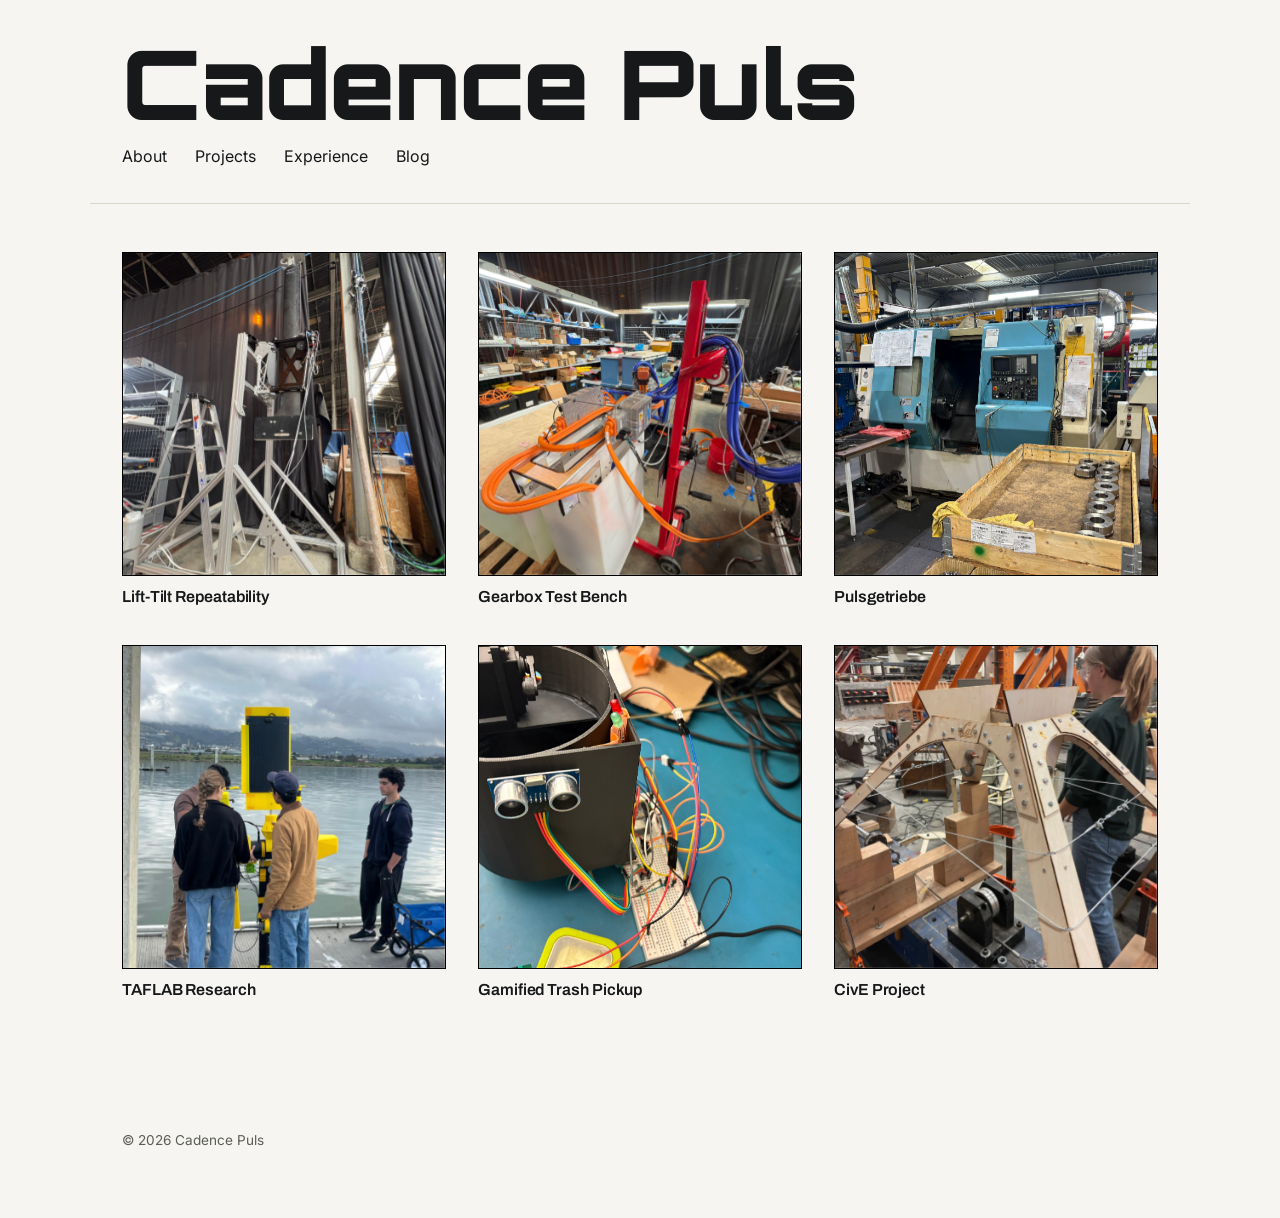
==== index.html @ f070e71d "Update project images in index.html" ====
<!DOCTYPE html>
<html lang="en">
<head>
<meta charset="UTF-8">
<meta name="viewport" content="width=device-width, initial-scale=1.0">
<title>CADENCE PULS</title>
<link rel="preconnect" href="https://fonts.googleapis.com">
<link rel="preconnect" href="https://fonts.gstatic.com" crossorigin>
<link href="https://fonts.googleapis.com/css2?family=Orbitron:wght@500;700;900&family=Archivo:wght@600;700&family=Inter:wght@400;500&display=swap" rel="stylesheet">
<link rel="stylesheet" href="style.css">
</head>
<body>

  <header class="site-header">
    </nav>
    <h1 class="name">Cadence Puls</h1>
    <nav class="site-nav">
      <a href="#about">About</a>
      <a href="#projects">Projects</a>
      <a href="#experience">Experience</a>
      <a href="#blog">Blog</a>
  </header>

  <main>
    <section id="projects" class="project-grid">

      <a class="project-card" href="lift-tilt.html">
        <div class="project-photo"><img src="lift-tilt.jpg" alt="Lift-Tilt Repeatability"></div>
        <h2 class="project-title">Lift-Tilt Repeatability</h2>
      </a>

      <a class="project-card" href="gearbox.html">
        <div class="project-photo"><img src="gearbox.jpg" alt="Gearbox Test Bench"></div>
        <h2 class="project-title">Gearbox Test Bench</h2>
      </a>

      <a class="project-card" href="pulsgetriebe.html">
        <div class="project-photo"><img src="pulsgetriebe.jpg" alt="Pulsgetriebe"></div>
        <h2 class="project-title">Pulsgetriebe</h2>
      </a>

      <a class="project-card" href="URAP.html">
        <div class="project-photo"><img src="URAP.jpg" alt="TAFLAB"></div>
        <h2 class="project-title">TAFLAB Research</h2>
      </a>

      <a class="project-card" href="trash-pickup.html">
        <div class="project-photo"><img src="trash-pickup.jpg" alt="Gamified Trash Pickup"></div>
        <h2 class="project-title">Gamified Trash Pickup</h2>
      </a>

      <a class="project-card" href="cive.html">
        <div class="project-photo"><img src="CIVENG.jpg" alt="CIVE Project"></div>
        <h2 class="project-title">CivE Project</h2>
      </a>

    </section>
  </main>

  <footer class="site-footer">
    <p>&copy; 2026 Cadence Puls</p>
  </footer>

</body>
</html>
---- style.css ----
:root {
  --paper: #F6F5F1;
  --ink: #17181A;
  --line: #000000;
  --muted: #5B5D57;
}

* {
  box-sizing: border-box;
}

body {
  margin: 0;
  background: var(--paper);
  color: var(--ink);
  font-family: 'Inter', sans-serif;
  -webkit-font-smoothing: antialiased;
}

/* ---------- Header ---------- */

.site-header {
  max-width: 1100px;
  margin: 0 auto;
  padding: 40px 32px 32px;
  display: flex;
  flex-direction: column;
  gap: 20px;
  border-bottom: 1px solid #D9D6CC;
}

.name {
  font-family: 'Orbitron', sans-serif;
  font-weight: 900;
  font-size: clamp(3rem, 8vw, 6rem);
  line-height: 0.9;
  letter-spacing: -0.005em;
  margin: 0;
}

.site-nav {
  display: flex;
  gap: 28px;
  font-size: 1rem;
}

.site-nav a {
  color: var(--ink);
  text-decoration: none;
  padding-bottom: 4px;
  border-bottom: 1px solid transparent;
  transition: border-color 0.15s ease;
}

.site-nav a:hover,
.site-nav a:focus-visible {
  border-bottom-color: var(--ink);
}

.nav-blog {
  border: 1px solid var(--ink);
  border-radius: 999px;
  padding: 6px 16px;
}

.nav-blog:hover,
.nav-blog:focus-visible {
  background: var(--ink);
  color: var(--paper);
  border-bottom-color: var(--ink);
}

/* ---------- Project grid ---------- */

.project-grid {
  max-width: 1100px;
  margin: 0 auto;
  padding: 48px 32px 96px;
  display: grid;
  grid-template-columns: repeat(3, 1fr);
  gap: 40px 32px;
}

.project-card {
  display: flex;
  flex-direction: column;
  gap: 12px;
  color: inherit;
  text-decoration: none;
}

.project-card:hover .project-photo {
  opacity: 0.85;
}

.project-photo {
  aspect-ratio: 1 / 1;
  border: 1.5px solid var(--line);
  overflow: hidden;
  background: #EAE8E1;
}

.project-photo img {
  width: 100%;
  height: 100%;
  object-fit: cover;
  display: block;
  image-rendering: -webkit-optimize-contrast;
  backface-visibility: hidden;
  transform: translateZ(0);
}

.project-title {
  font-family: 'Archivo', sans-serif;
  font-weight: 600;
  font-size: 1rem;
  margin: 0;
  letter-spacing: -0.005em;
}

/* ---------- Project detail page ---------- */

.project-header {
  flex-direction: row;
  align-items: center;
  justify-content: space-between;
  padding: 32px;
}

.back-link {
  color: var(--ink);
  text-decoration: none;
  font-size: 0.95rem;
  border-bottom: 1px solid transparent;
}

.back-link:hover {
  border-bottom-color: var(--ink);
}

.project-detail {
  max-width: 900px;
  margin: 0 auto;
  padding: 48px 32px 96px;
}

.project-detail-title {
  font-family: 'Archivo', sans-serif;
  font-weight: 800;
  font-size: clamp(2rem, 5vw, 3rem);
  letter-spacing: -0.01em;
  margin: 0 0 8px;
}

.project-detail-meta {
  color: var(--muted);
  font-size: 0.95rem;
  margin: 0 0 32px;
}

.project-detail-photo {
  border: 1.5px solid var(--line);
  margin-bottom: 32px;
}

.project-detail-photo img {
  width: 100%;
  display: block;
}

.project-detail-body {
  font-size: 1.05rem;
  line-height: 1.6;
}

.project-detail-body p {
  margin: 0 0 20px;
}

/* ---------- Footer ---------- */

.site-footer {
  max-width: 1100px;
  margin: 0 auto;
  padding: 24px 32px 56px;
  color: var(--muted);
  font-size: 0.85rem;
}

/* ---------- Responsive ---------- */

@media (max-width: 720px) {
  .project-grid {
    grid-template-columns: repeat(2, 1fr);
  }
}

@media (max-width: 460px) {
  .project-grid {
    grid-template-columns: 1fr;
  }

  .site-header {
    flex-direction: column;
    align-items: flex-start;
  }
}
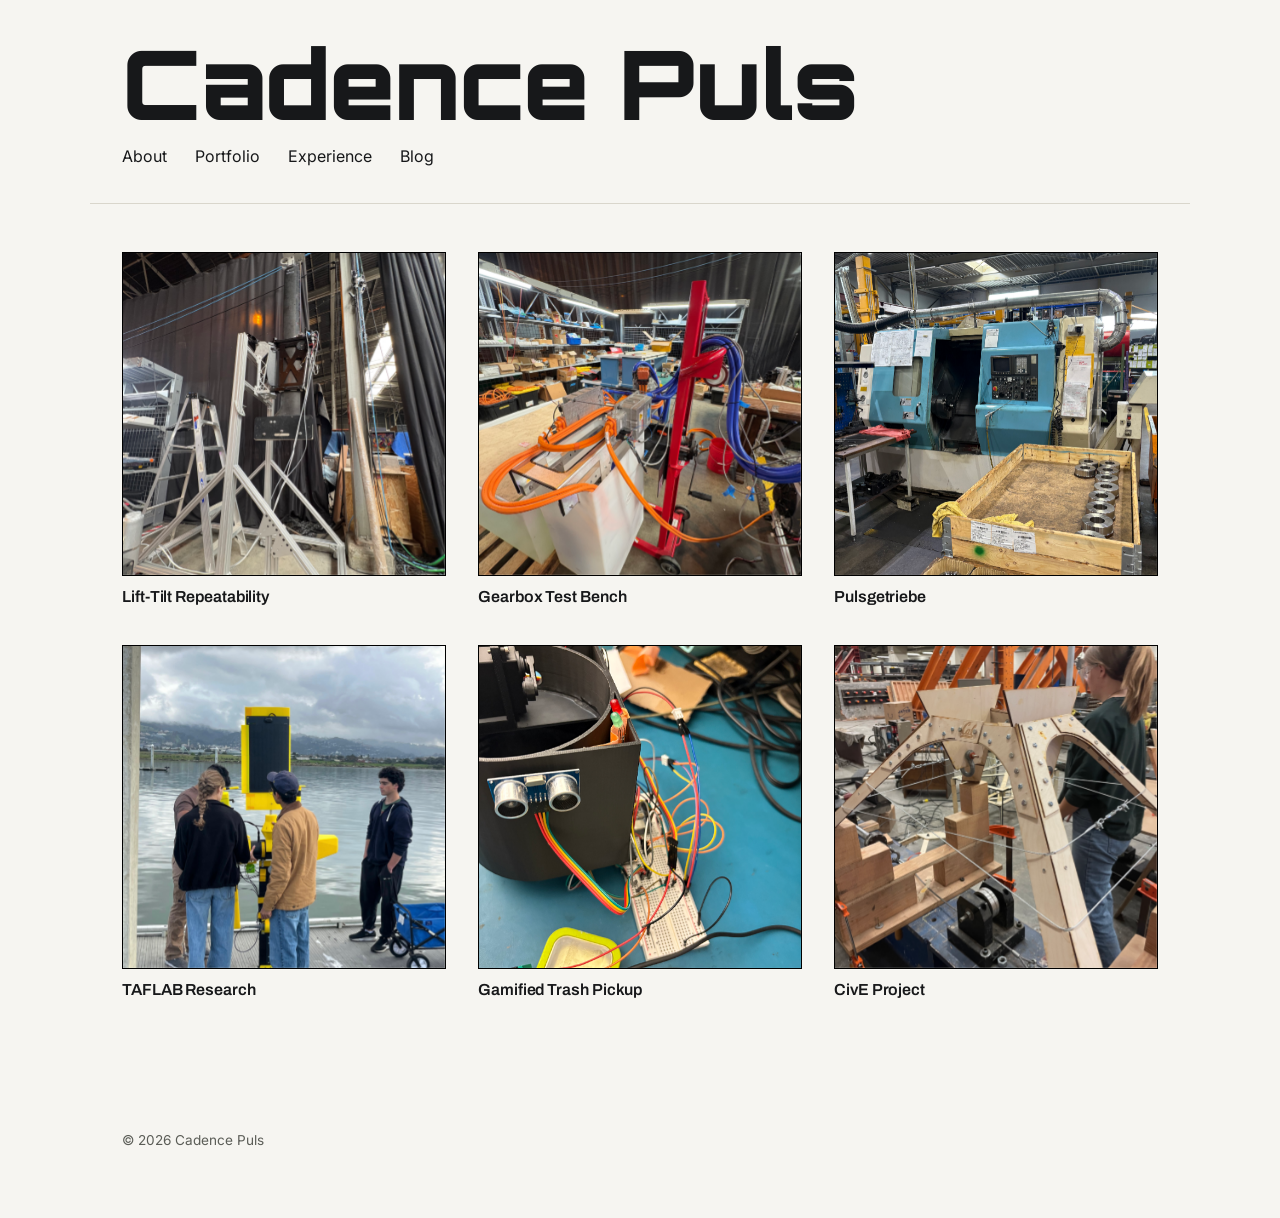
==== commit b1f3a35b: "Change 'Projects' link to 'Portfolio' in index.html" ====
--- a/index.html
+++ b/index.html
@@ -16,7 +16,7 @@
     <h1 class="name">Cadence Puls</h1>
     <nav class="site-nav">
       <a href="#about">About</a>
-      <a href="#projects">Projects</a>
+      <a href="#portfolio">Portfolio</a>
       <a href="#experience">Experience</a>
       <a href="#blog">Blog</a>
   </header>
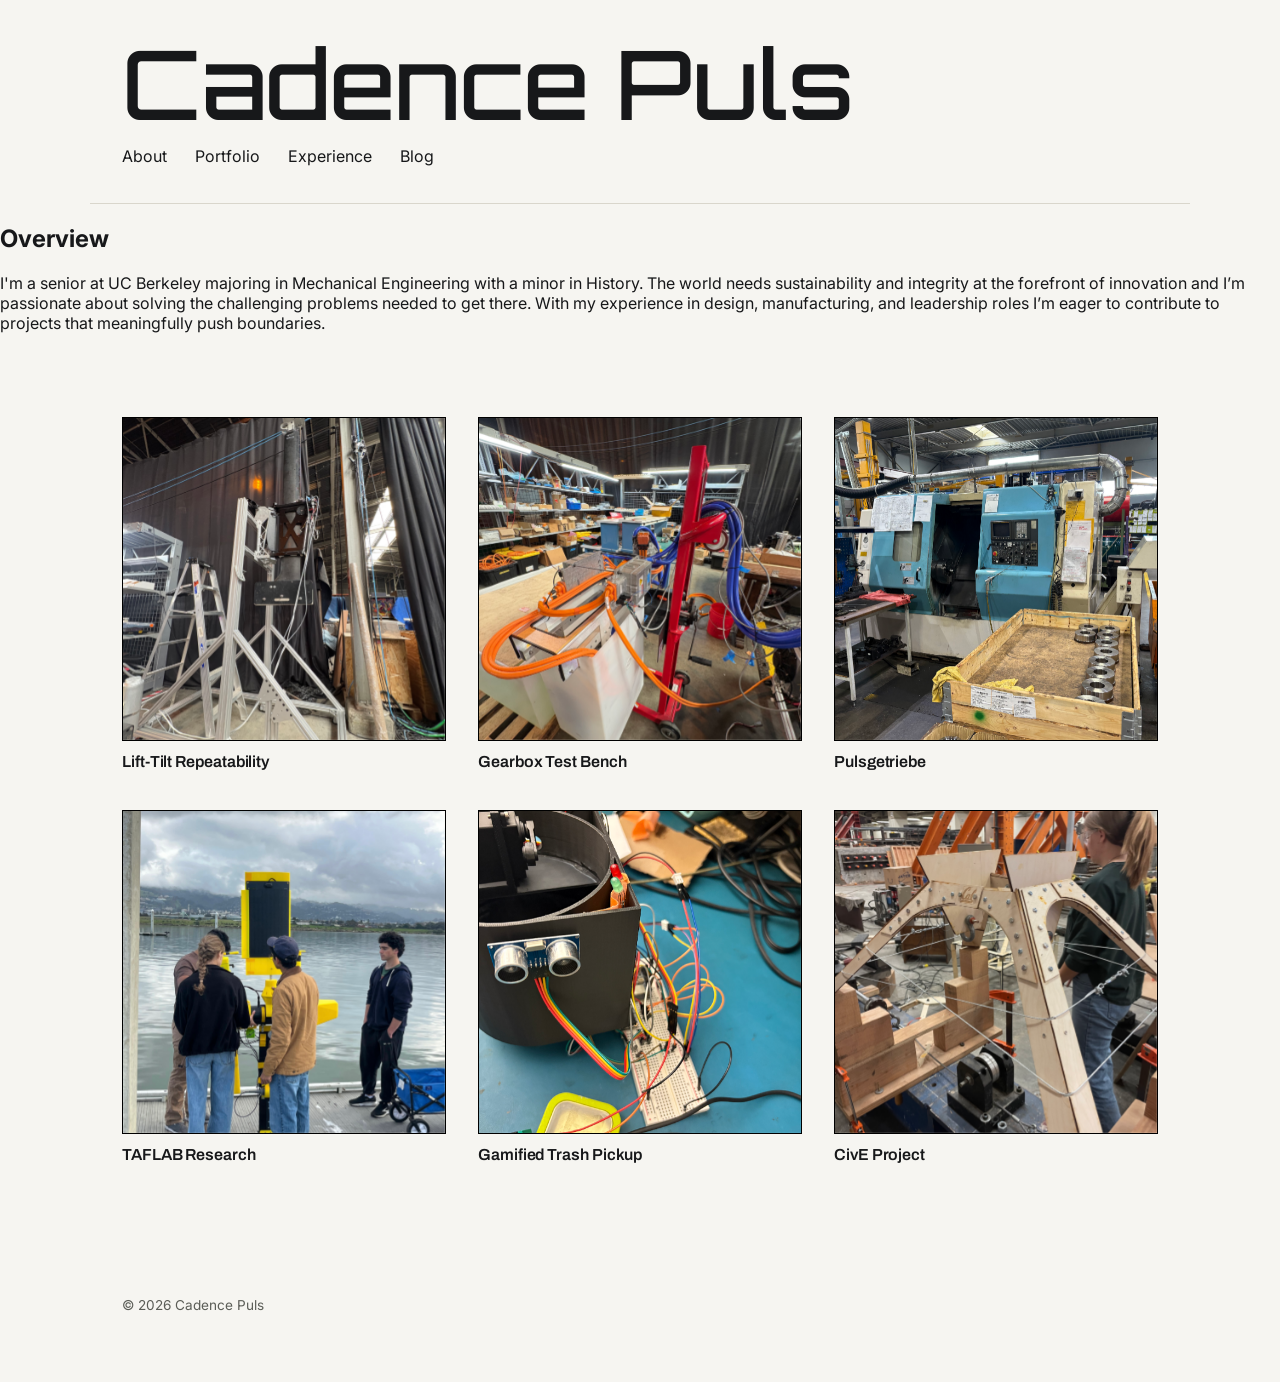
==== commit 0d2e6144: "Add overview section to index.html Added an overview section with personal background and interests." ====
--- a/index.html
+++ b/index.html
@@ -21,6 +21,26 @@
       <a href="#blog">Blog</a>
   </header>
 
+ <!-- ABOUT -->
+    <section class="about-section">
+      <h2 class="about-section-title">Overview</h2>
+      <p> I'm a senior at UC Berkeley majoring in Mechanical Engineering with a minor in History. The world needs sustainability and integrity at the forefront of innovation and I’m passionate about solving the challenging problems needed to get there. With my experience in design, manufacturing, and leadership roles I’m eager to contribute to projects that meaningfully push boundaries.</p>
+    </section>
+
+<div class="spacer">
+  <img src="spacer.png" alt="" class="spacer-img">
+</div>
+
+<script>
+  const img = document.querySelector('.spacer-img');
+  document.addEventListener('mousemove', (e) => {
+    const x = (e.clientX / window.innerWidth - 0.5) * 20;
+    const y = (e.clientY / window.innerHeight - 0.5) * 20;
+    img.style.transform = `translate(${x}px, ${y}px)`;
+  });
+</script>
+
+  
   <main>
     <section id="projects" class="project-grid">
 
--- a/style.css
+++ b/style.css
@@ -31,7 +31,7 @@
 
 .name {
   font-family: 'Orbitron', sans-serif;
-  font-weight: 900;
+  font-weight: 500;
   font-size: clamp(3rem, 8vw, 6rem);
   line-height: 0.9;
   letter-spacing: -0.005em;
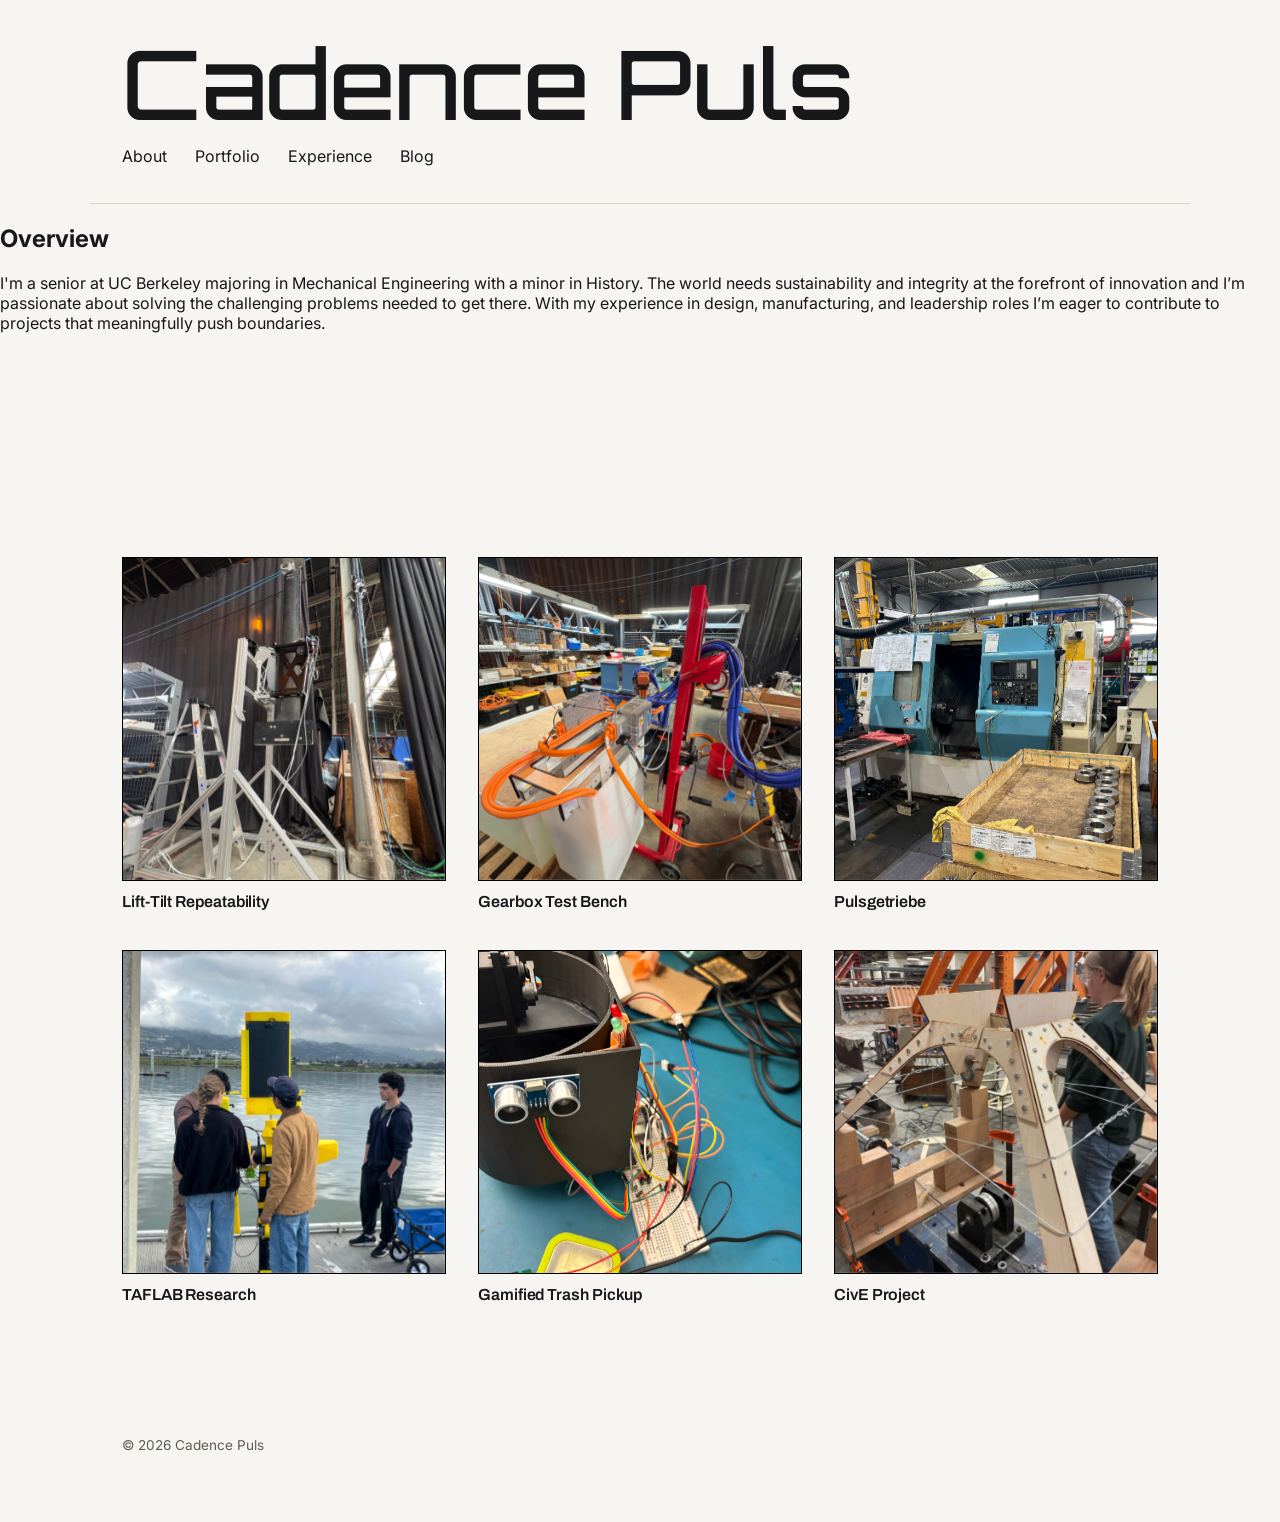
==== commit e02505fa: "Change spacer image format from PNG to JPG" ====
--- a/index.html
+++ b/index.html
@@ -28,7 +28,7 @@
     </section>
 
 <div class="spacer">
-  <img src="spacer.png" alt="" class="spacer-img">
+  <img src="spacer.jpg" alt="" class="spacer-img">
 </div>
 
 <script>
--- a/style.css
+++ b/style.css
@@ -69,6 +69,38 @@
   color: var(--paper);
   border-bottom-color: var(--ink);
 }
+
+/* ---------- Spacer ---------- */
+.spacer {
+  max-width: 1100px;
+  margin: 0 auto;
+  height: 160px;            /* controls how much space it creates */
+  display: flex;
+  align-items: center;
+  justify-content: center;
+}
+
+.spacer-img {
+  height: 100%;
+  width: auto;
+  opacity: 0.6;
+  transition: transform 0.4s ease, opacity 0.4s ease;
+}
+
+.spacer-img:hover {
+  transform: rotate(8deg) scale(1.15);
+  opacity: 1;
+}
+
+.spacer-img {
+  animation: float 3s ease-in-out infinite;
+}
+
+@keyframes float {
+  0%, 100% { transform: translateY(0); }
+  50%      { transform: translateY(-12px); }
+}
+
 
 /* ---------- Project grid ---------- */
 
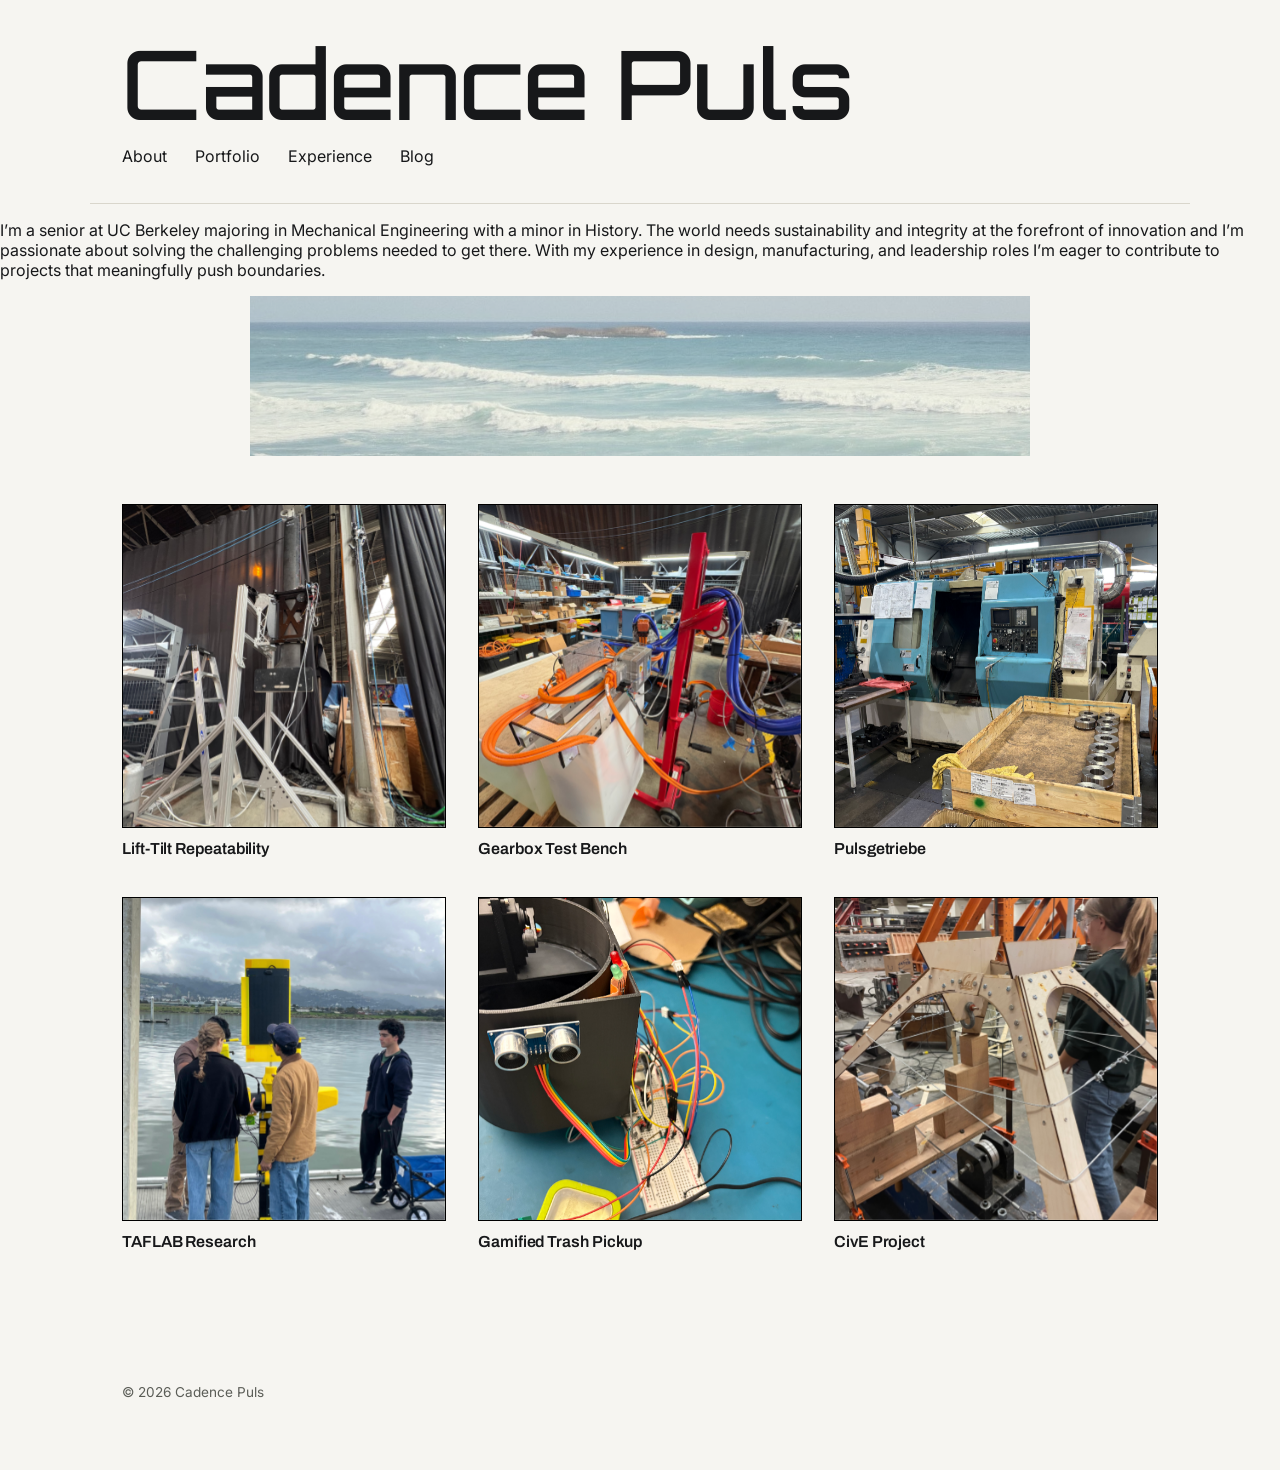
==== commit 5b994fec: "Replace 'about-section' with 'intro' section" ====
--- a/index.html
+++ b/index.html
@@ -21,11 +21,9 @@
       <a href="#blog">Blog</a>
   </header>
 
- <!-- ABOUT -->
-    <section class="about-section">
-      <h2 class="about-section-title">Overview</h2>
-      <p> I'm a senior at UC Berkeley majoring in Mechanical Engineering with a minor in History. The world needs sustainability and integrity at the forefront of innovation and I’m passionate about solving the challenging problems needed to get there. With my experience in design, manufacturing, and leadership roles I’m eager to contribute to projects that meaningfully push boundaries.</p>
-    </section>
+<section class="intro" id="about">
+  <p>I’m a senior at UC Berkeley majoring in Mechanical Engineering with a minor in History. The world needs sustainability and integrity at the forefront of innovation and I’m passionate about solving the challenging problems needed to get there. With my experience in design, manufacturing, and leadership roles I’m eager to contribute to projects that meaningfully push boundaries.</p>
+</section>
 
 <div class="spacer">
   <img src="spacer.jpg" alt="" class="spacer-img">
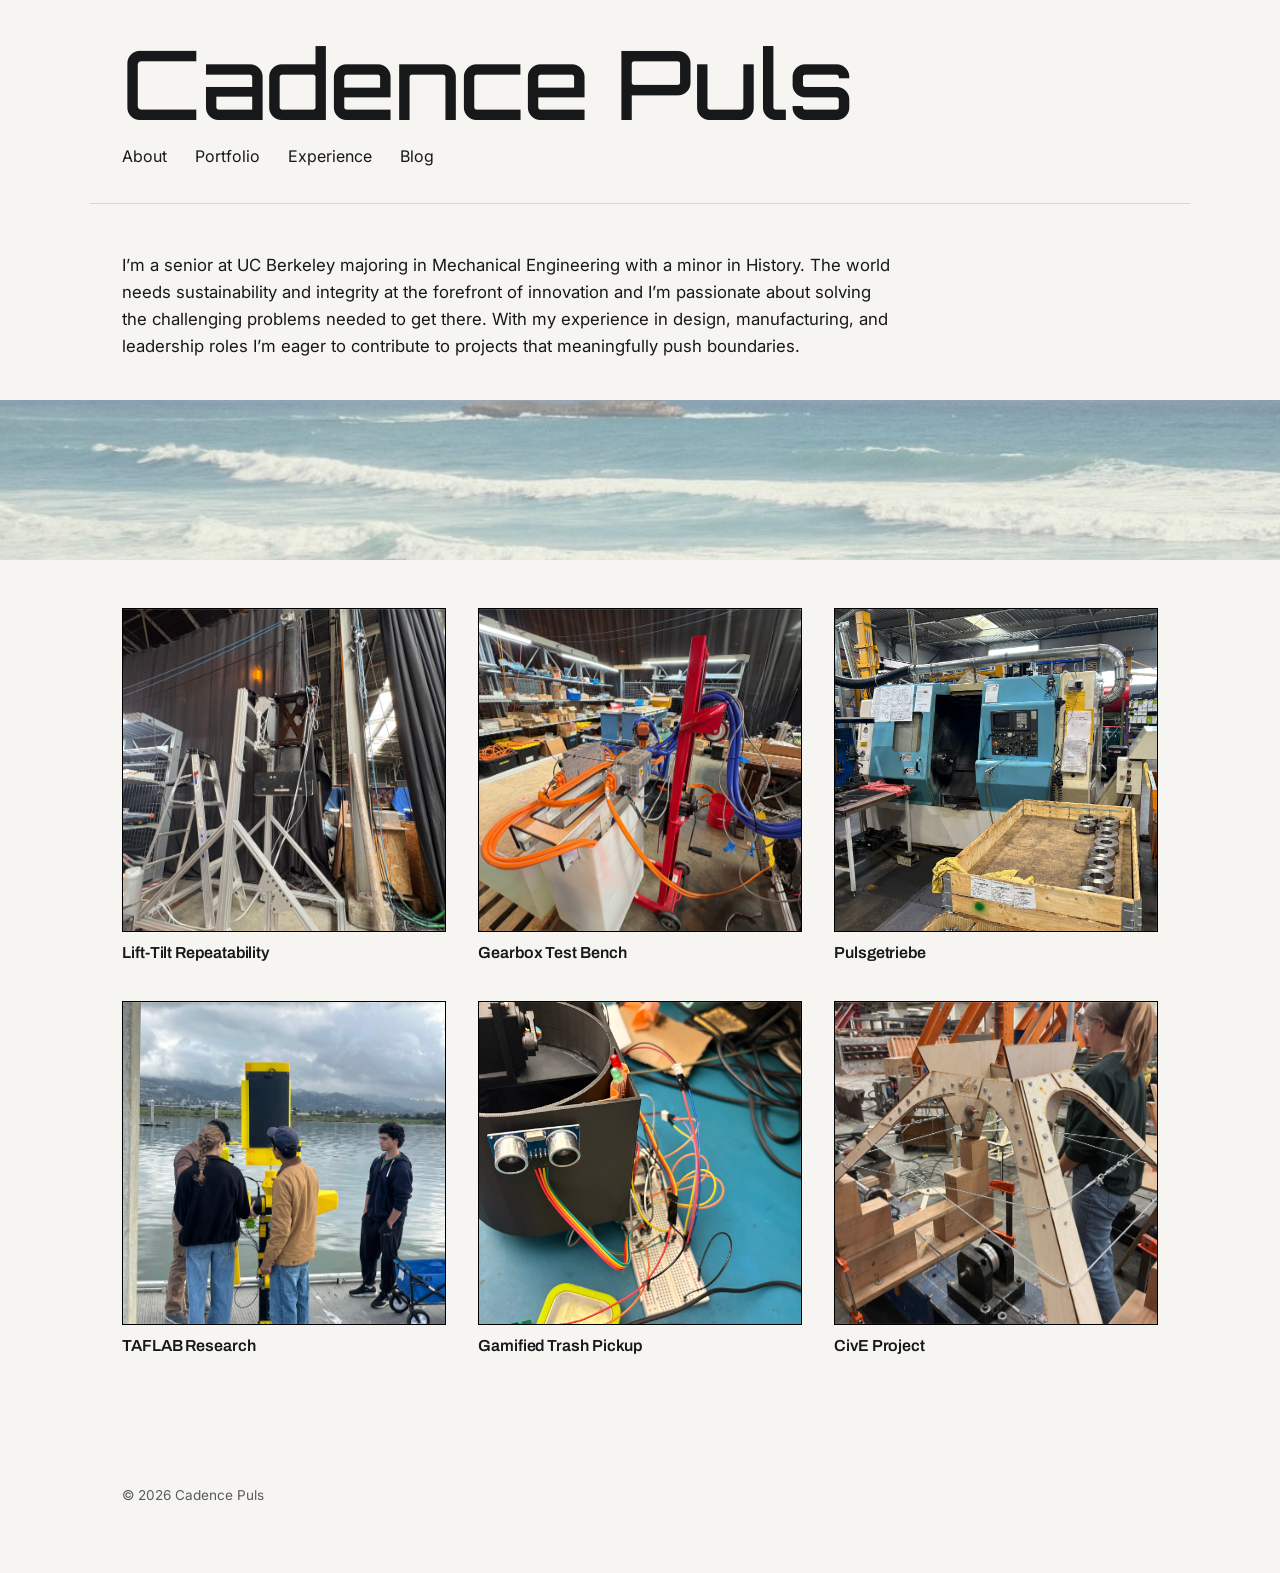
==== commit 3a75aa15: "Remove mouse movement script from index.html Removed interactive mouse movement script for spacer im" ====
--- a/index.html
+++ b/index.html
@@ -28,15 +28,6 @@
 <div class="spacer">
   <img src="spacer.jpg" alt="" class="spacer-img">
 </div>
-
-<script>
-  const img = document.querySelector('.spacer-img');
-  document.addEventListener('mousemove', (e) => {
-    const x = (e.clientX / window.innerWidth - 0.5) * 20;
-    const y = (e.clientY / window.innerHeight - 0.5) * 20;
-    img.style.transform = `translate(${x}px, ${y}px)`;
-  });
-</script>
 
   
   <main>
--- a/style.css
+++ b/style.css
@@ -71,35 +71,49 @@
 }
 
 /* ---------- Spacer ---------- */
+
+/* Text sits in the same margins as the header and project grid */
+.intro {
+  max-width: 1100px;
+  margin: 0 auto;
+  padding: 48px 32px 40px;
+}
+
+.intro-title {
+  font-family: 'Archivo', sans-serif;
+  font-weight: 700;
+  font-size: 1.1rem;
+  text-transform: uppercase;
+  letter-spacing: 0.06em;
+  margin: 0 0 16px;
+}
+
+.intro p {
+  max-width: 70ch;
+  font-size: 1.05rem;
+  line-height: 1.6;
+  margin: 0;
+}
+
+/* Image runs edge to edge, no movement */
 .spacer {
-  max-width: 1100px;
-  margin: 0 auto;
-  height: 160px;            /* controls how much space it creates */
-  display: flex;
-  align-items: center;
-  justify-content: center;
+  width: 100%;
+  height: 160px;
 }
 
 .spacer-img {
+  width: 100%;
   height: 100%;
-  width: auto;
+  object-fit: cover;
+  display: block;
   opacity: 0.6;
-  transition: transform 0.4s ease, opacity 0.4s ease;
+  transition: opacity 0.4s ease;
 }
 
 .spacer-img:hover {
-  transform: rotate(8deg) scale(1.15);
   opacity: 1;
 }
 
-.spacer-img {
-  animation: float 3s ease-in-out infinite;
-}
-
-@keyframes float {
-  0%, 100% { transform: translateY(0); }
-  50%      { transform: translateY(-12px); }
-}
 
 
 /* ---------- Project grid ---------- */
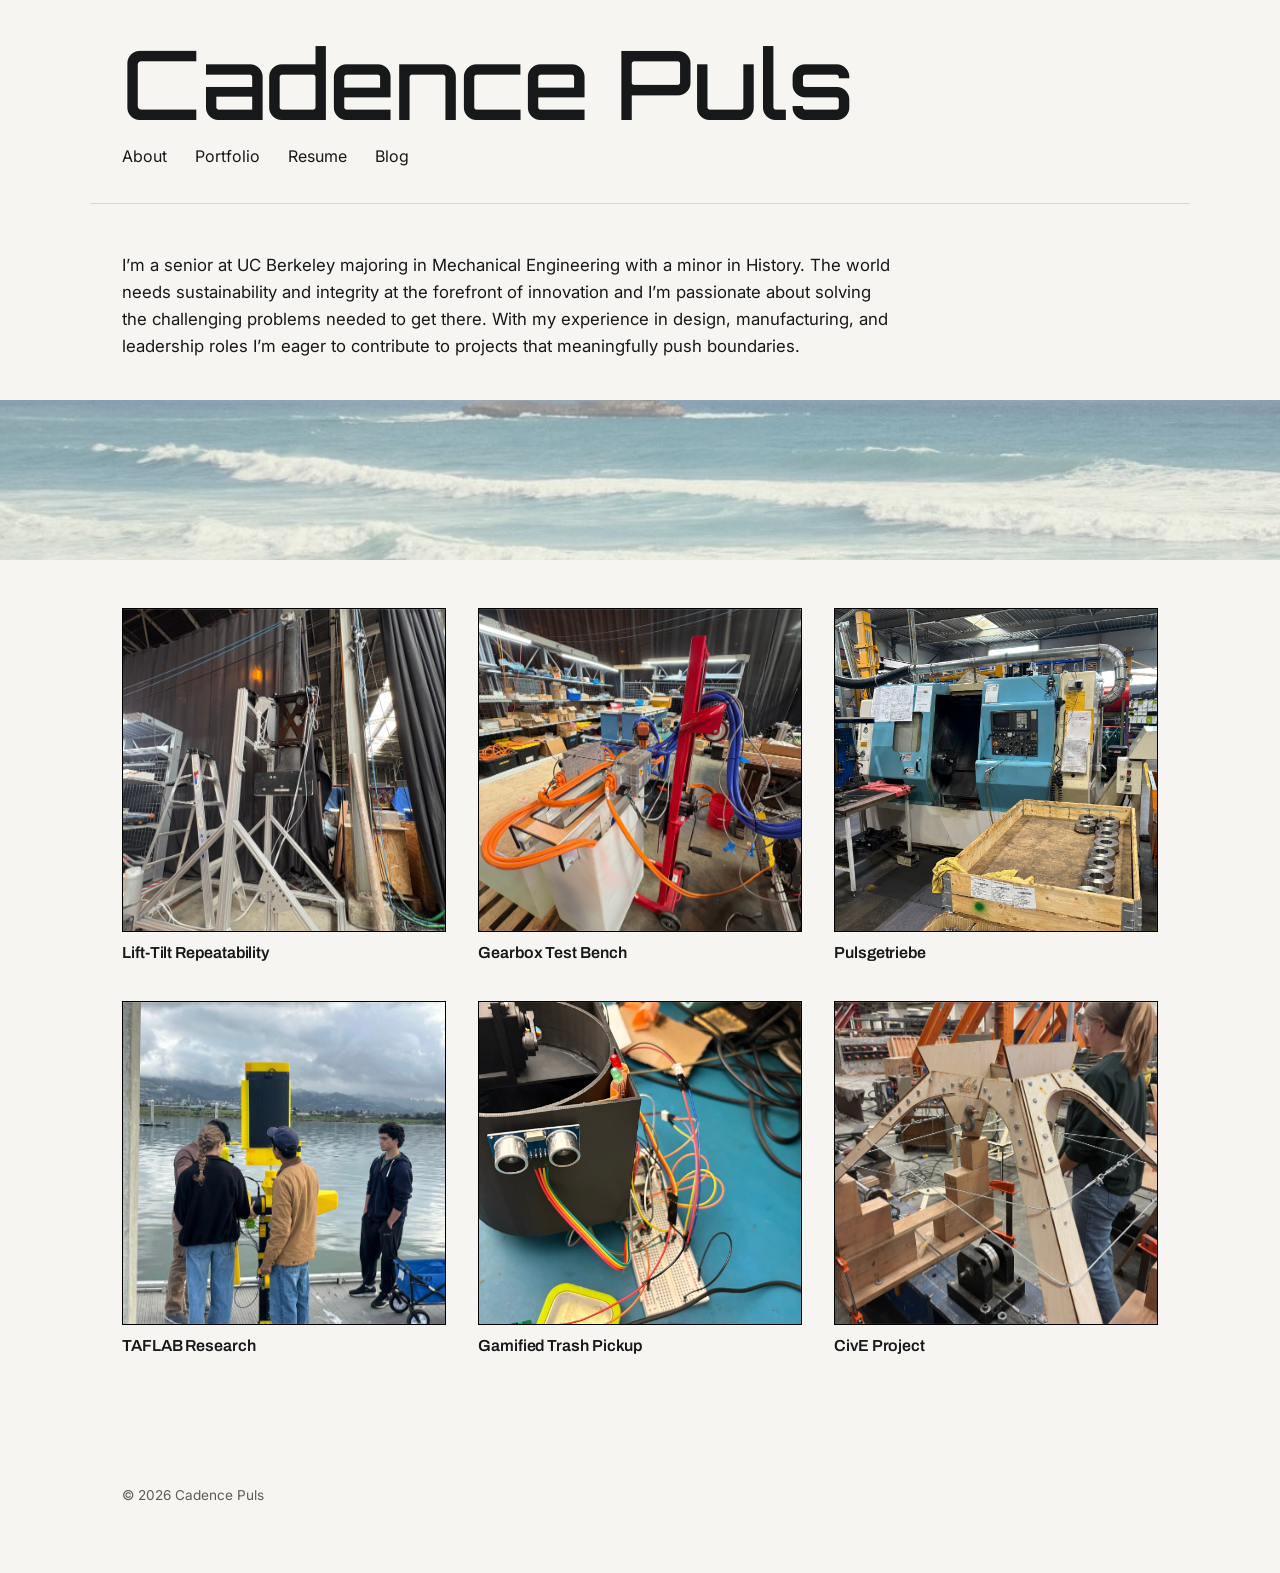
==== commit b1185044: "Replace 'Experience' link with 'Resume' link" ====
--- a/index.html
+++ b/index.html
@@ -17,7 +17,7 @@
     <nav class="site-nav">
       <a href="#about">About</a>
       <a href="#portfolio">Portfolio</a>
-      <a href="#experience">Experience</a>
+      <a href="#resume">Resume</a>
       <a href="#blog">Blog</a>
   </header>
 
--- a/style.css
+++ b/style.css
@@ -205,13 +205,29 @@
 }
 
 .project-detail-photo {
+  float: right;
+  width: 35%;                 /* smaller = lower number */
+  margin: 0 0 24px 32px;      /* space between photo and text */
   border: 1.5px solid var(--line);
-  margin-bottom: 32px;
 }
 
 .project-detail-photo img {
   width: 100%;
   display: block;
+}
+
+/* Lets each section sit beside the photo instead of running under it */
+.project-section {
+  display: flow-root;
+}
+
+/* On phones, drop back to a full-width photo above the text */
+@media (max-width: 640px) {
+  .project-detail-photo {
+    float: none;
+    width: 100%;
+    margin: 0 0 24px;
+  }
 }
 
 .project-detail-body {
